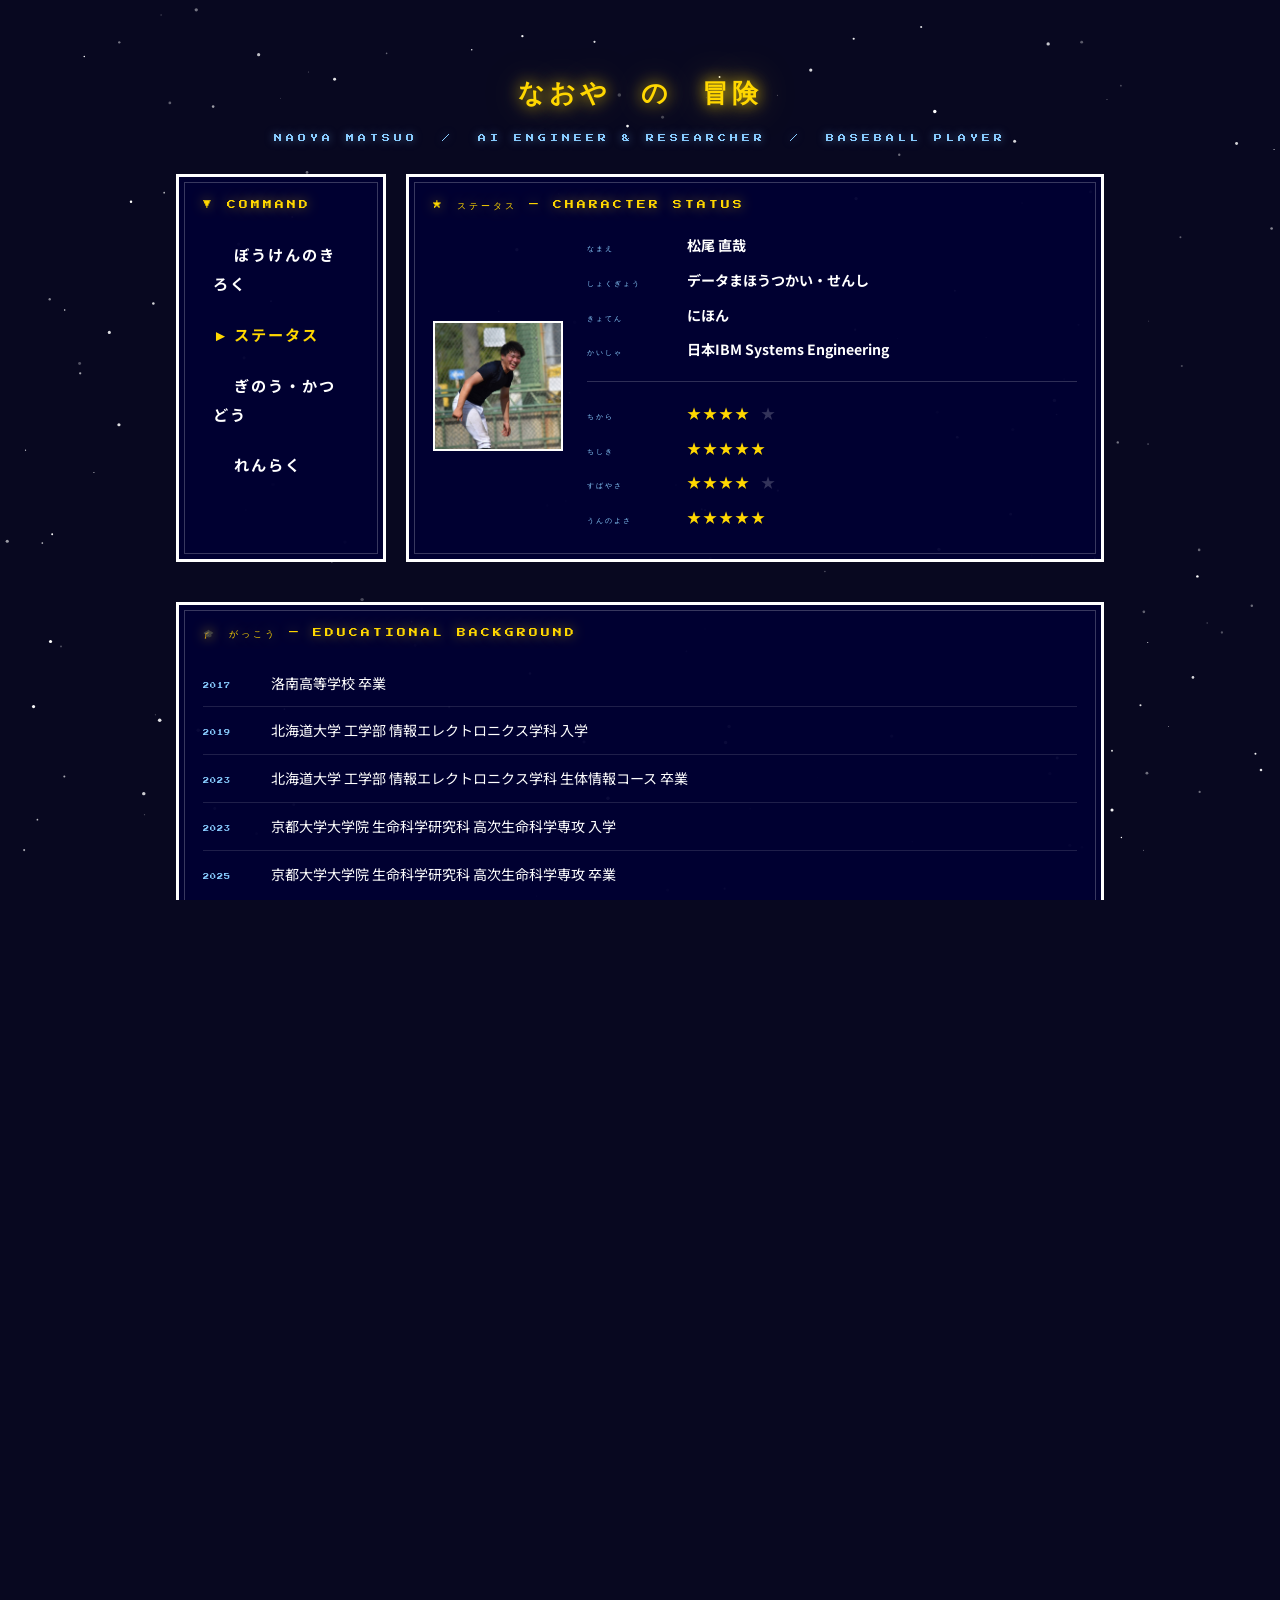
==== about.html @ 3366a8c9 "feat: DQ-style personal portfolio Co-Authored-By: Claude Sonnet 4.6 <noreply@anthropic.com>" ====
<!DOCTYPE html>
<html lang="ja">
<head>
  <meta charset="UTF-8">
  <meta name="viewport" content="width=device-width, initial-scale=1.0">
  <title>ステータス — 松尾直哉の冒険</title>
  <link rel="stylesheet" href="style.css">
</head>
<body>

<canvas id="stars-canvas"></canvas>

<div class="page-wrapper">

  <header class="dq-header">
    <h1 class="dq-title">なおや の 冒険</h1>
    <p class="dq-subtitle">NAOYA MATSUO &nbsp;/&nbsp; AI ENGINEER &amp; RESEARCHER &nbsp;/&nbsp; BASEBALL PLAYER</p>
  </header>

  <div class="dq-cols">

    <!-- Command Menu -->
    <nav class="dq-win dq-nav">
      <div class="dq-win-title">&#x25BC; COMMAND</div>
      <ul>
        <li><a href="index.html">ぼうけんのきろく</a></li>
        <li><a href="about.html" class="active">ステータス</a></li>
        <li><a href="award.html">ぎのう・かつどう</a></li>
        <li><a href="contact.html">れんらく</a></li>
      </ul>
    </nav>

    <!-- Character Status -->
    <div class="dq-win">
      <div class="dq-win-title">&#x2605; ステータス — CHARACTER STATUS</div>
      <div class="status-top">
        <div class="status-portrait">
          <img src="img/self.jpg" alt="Naoya Matsuo" style="width:100%;height:100%;object-fit:cover;display:block;">
        </div>
        <div class="status-stats">
          <div class="stat-row">
            <span class="stat-label">なまえ</span>
            <span class="stat-val">松尾 直哉</span>
          </div>
          <div class="stat-row">
            <span class="stat-label">しょくぎょう</span>
            <span class="stat-val">データまほうつかい・せんし</span>
          </div>
          <div class="stat-row">
            <span class="stat-label">きょてん</span>
            <span class="stat-val">にほん</span>
          </div>
          <div class="stat-row">
            <span class="stat-label">かいしゃ</span>
            <span class="stat-val">日本IBM Systems Engineering</span>
          </div>
          <hr class="dq-sep">
          <div class="stat-row">
            <span class="stat-label">ちから</span>
            <span class="stars">&#x2605;&#x2605;&#x2605;&#x2605;</span><span class="stars-empty">&#x2605;</span>
          </div>
          <div class="stat-row">
            <span class="stat-label">ちしき</span>
            <span class="stars">&#x2605;&#x2605;&#x2605;&#x2605;&#x2605;</span>
          </div>
          <div class="stat-row">
            <span class="stat-label">すばやさ</span>
            <span class="stars">&#x2605;&#x2605;&#x2605;&#x2605;</span><span class="stars-empty">&#x2605;</span>
          </div>
          <div class="stat-row">
            <span class="stat-label">うんのよさ</span>
            <span class="stars">&#x2605;&#x2605;&#x2605;&#x2605;&#x2605;</span>
          </div>
        </div>
      </div>
    </div>

  </div>

  <!-- Educational Background -->
  <section class="dq-win">
    <div class="dq-win-title">&#x1F393; がっこう — EDUCATIONAL BACKGROUND</div>
    <div class="history-item">
      <span class="h-year">2017</span>
      <span>洛南高等学校 卒業</span>
    </div>
    <div class="history-item">
      <span class="h-year">2019</span>
      <span>北海道大学 工学部 情報エレクトロニクス学科 入学</span>
    </div>
    <div class="history-item">
      <span class="h-year">2023</span>
      <span>北海道大学 工学部 情報エレクトロニクス学科 生体情報コース 卒業</span>
    </div>
    <div class="history-item">
      <span class="h-year">2023</span>
      <span>京都大学大学院 生命科学研究科 高次生命科学専攻 入学</span>
    </div>
    <div class="history-item">
      <span class="h-year">2025</span>
      <span>京都大学大学院 生命科学研究科 高次生命科学専攻 卒業</span>
    </div>
  </section>

  <!-- Work Experience -->
  <section class="dq-win">
    <div class="dq-win-title">&#x1F4BC; けいけん — WORK EXPERIENCE</div>
    <div class="history-item">
      <span class="h-year">2023.4</span>
      <span>株式会社アラヤ（研究補助）</span>
    </div>
    <div class="history-item">
      <span class="h-year">2024.2</span>
      <span>株式会社アソビュー（フロントエンドエンジニア インターン）</span>
    </div>
    <div class="history-item">
      <span class="h-year">2025.4</span>
      <span>日本IBM Systems Engineering  ( AI Enginner , Researcher )</span>
    </div>
  </section>

  <!-- Skills -->
  <section class="dq-win">
    <div class="dq-win-title">&#x2694; ぶき・ぎのう — SKILLS &amp; QUALIFICATIONS</div>
    <div class="history-item" style="flex-wrap:wrap; gap:8px 16px;">
      <span class="h-year">資格</span>
      <div>
        <ul class="skill-tags">
          <li>IBM ML Specialist - Associate</li>
          <li>IBM ML Specialist - Professional</li>
          <li>IBM ML Specialist - Advanced</li>
          <li>柔道 初段</li>
        </ul>
      </div>
    </div>
    <hr class="dq-sep">
    <div class="history-item" style="flex-wrap:wrap; gap:8px 16px;">
      <span class="h-year">言語</span>
      <div>
        <ul class="skill-tags">
          <li>Python</li>
          <li>JavaScript / TypeScript</li>
          <li>R</li>
          <li>C</li>
          <li>Unity</li>
        </ul>
      </div>
    </div>
    <hr class="dq-sep">
    <div class="history-item" style="flex-wrap:wrap; gap:8px 16px;">
      <span class="h-year">ML/AI</span>
      <div>
        <ul class="skill-tags">
          <li>PyTorch</li>
          <li>YOLO</li>
          <li>Transformers</li>
          <li>LangChain , LangGraph</li>
        </ul>
      </div>
    </div>
  </section>

  <!-- Baseball -->
  <section class="dq-win">
    <div class="dq-win-title">&#x26BE; パーティ — BASEBALL TEAMS</div>
    <div class="history-item">
      <span class="h-year">2019-21</span>
      <span>北海道大学ソフトボール部（北海道札幌市）</span>
    </div>
    <div class="history-item">
      <span class="h-year">2021-22</span>
      <span>ニューバファロー（北海道札幌市）</span>
    </div>
    <div class="history-item">
      <span class="h-year">2023</span>
      <span>京都城陽ファイヤーバーズ（京都府城陽市）</span>
    </div>
    <div class="history-item">
      <span class="h-year">2023-25</span>
      <span>大阪スターズ（大阪府茨木市）</span>
    </div>
    <div class="history-item">
      <span class="h-year">2025-</span>
      <span>船橋オーシャンズ（千葉県船橋市）</span>
    </div>
  </section>

  <footer class="dq-footer">
    &copy; 2025 &nbsp; NAOYA MATSUO &nbsp; ALL RIGHTS RESERVED
  </footer>

</div>

<script src="script.js"></script>

</body>
</html>
---- style.css ----
@import url('https://fonts.googleapis.com/css2?family=Press+Start+2P&family=Noto+Sans+JP:wght@400;700&display=swap');

*, *::before, *::after {
  box-sizing: border-box;
  margin: 0;
  padding: 0;
}

:root {
  --dq-bg:      #080820;
  --dq-win-bg:  rgba(0, 0, 50, 0.96);
  --dq-border:  #ffffff;
  --dq-gold:    #ffd700;
  --dq-cyan:    #88ccff;
  --dq-text:    #ffffff;
  --font-pixel: 'Press Start 2P', monospace;
  --font-jp:    'Noto Sans JP', sans-serif;
}

html, body {
  height: 100%;
  overflow-x: hidden;
}

body {
  background-color: var(--dq-bg);
  color: var(--dq-text);
  font-family: var(--font-jp);
  line-height: 1.9;
  min-height: 100vh;
}

/* ===== Stars Canvas ===== */
#stars-canvas {
  position: fixed;
  inset: 0;
  z-index: 0;
  pointer-events: none;
}

/* ===== Page Wrapper ===== */
.page-wrapper {
  position: relative;
  z-index: 1;
  max-width: 960px;
  margin: 0 auto;
  padding: 24px 16px 48px;
}

/* ===== DQ Window ===== */
.dq-win {
  background: var(--dq-win-bg);
  border: 3px solid var(--dq-border);
  padding: 20px 24px;
  position: relative;
  margin-bottom: 20px;
}

/* Inner border effect (classic DQ look) */
.dq-win::after {
  content: '';
  position: absolute;
  inset: 5px;
  border: 1px solid rgba(255, 255, 255, 0.22);
  pointer-events: none;
}

.dq-win-title {
  font-family: var(--font-pixel);
  font-size: 0.55rem;
  color: var(--dq-gold);
  letter-spacing: 3px;
  margin-bottom: 18px;
  text-shadow: 0 0 12px rgba(255, 215, 0, 0.55);
}

/* ===== Header ===== */
.dq-header {
  text-align: center;
  padding: 40px 0 28px;
}

.dq-title {
  font-family: var(--font-pixel);
  font-size: clamp(0.9rem, 3.5vw, 1.6rem);
  color: var(--dq-gold);
  text-shadow:
    0 0 16px rgba(255, 215, 0, 0.9),
    0 0 40px rgba(255, 215, 0, 0.4);
  letter-spacing: 4px;
  line-height: 2;
  animation: fadeInDown 1.4s ease-out both;
}

.dq-subtitle {
  font-family: var(--font-pixel);
  font-size: clamp(0.35rem, 1.2vw, 0.5rem);
  color: var(--dq-cyan);
  letter-spacing: 4px;
  margin-top: 16px;
  text-shadow: 0 0 8px rgba(136, 204, 255, 0.5);
  animation: fadeInDown 2s ease-out both;
}

@keyframes fadeInDown {
  from { opacity: 0; transform: translateY(-18px); }
  to   { opacity: 1; transform: translateY(0); }
}

/* ===== Two-column layout ===== */
.dq-cols {
  display: grid;
  grid-template-columns: 210px 1fr;
  gap: 20px;
  margin-bottom: 20px;
}

@media (max-width: 640px) {
  .dq-cols {
    grid-template-columns: 1fr;
  }
}

/* ===== Navigation ===== */
.dq-nav ul {
  list-style: none;
}

.dq-nav li + li {
  margin-top: 6px;
}

.dq-nav a {
  display: block;
  font-family: var(--font-jp);
  font-weight: 700;
  font-size: 0.95rem;
  color: var(--dq-text);
  text-decoration: none;
  padding: 8px 10px;
  letter-spacing: 2px;
  transition: color 0.15s;
  position: relative;
}

.dq-nav a::before {
  content: '　';
  display: inline-block;
  width: 1.4em;
}

.dq-nav a.active {
  color: var(--dq-gold);
}

.dq-nav a.active::before {
  content: '► ';
  animation: cursor-blink 1.1s step-start infinite;
}

@keyframes cursor-blink {
  0%, 100% { color: var(--dq-gold); }
  50%       { color: transparent; }
}

.dq-nav a:hover:not(.active) {
  color: var(--dq-cyan);
}

/* ===== Message window (typewriter text) ===== */
.msg-window {
  font-size: 0.95rem;
}

.msg-window p + p {
  margin-top: 12px;
}

.typewriter-text {
  display: inline;
  border-right: 2px solid var(--dq-gold);
}

.typewriter-done {
  border-right: none;
}

/* ===== Adventure log (news) ===== */
.adv-log {
  list-style: none;
}

.adv-log li {
  padding: 10px 0;
  border-bottom: 1px solid rgba(255, 255, 255, 0.12);
  font-size: 0.88rem;
}

.adv-log li:last-child {
  border-bottom: none;
}

.log-date {
  font-family: var(--font-pixel);
  font-size: 0.38rem;
  color: var(--dq-cyan);
  display: block;
  margin-bottom: 4px;
  letter-spacing: 2px;
}

.adv-log a {
  color: var(--dq-gold);
  text-decoration: none;
}

.adv-log a:hover {
  text-decoration: underline;
}

/* ===== Status screen (about.html) ===== */
.status-top {
  display: grid;
  grid-template-columns: 130px 1fr;
  gap: 24px;
  align-items: center;
  margin-bottom: 0;
}

@media (max-width: 500px) {
  .status-top { grid-template-columns: 1fr; }
}

.status-portrait {
  border: 2px solid var(--dq-border);
  background: rgba(0, 0, 80, 0.5);
  aspect-ratio: 1;
  overflow: hidden;
  display: flex;
  align-items: center;
  justify-content: center;
  font-size: 3.5rem;
}

.stat-row {
  display: flex;
  align-items: baseline;
  gap: 10px;
  margin-bottom: 8px;
  font-size: 0.88rem;
}

.stat-label {
  font-family: var(--font-pixel);
  font-size: 0.42rem;
  color: var(--dq-cyan);
  letter-spacing: 2px;
  min-width: 90px;
}

.stat-val {
  color: var(--dq-text);
  font-weight: 700;
}

.stars {
  color: var(--dq-gold);
  letter-spacing: 2px;
}

.stars-empty {
  color: rgba(255, 255, 255, 0.2);
}

/* ===== History items ===== */
.history-item {
  display: flex;
  gap: 16px;
  padding: 10px 0;
  border-bottom: 1px solid rgba(255, 255, 255, 0.12);
  font-size: 0.88rem;
  align-items: baseline;
}

.history-item:last-child {
  border-bottom: none;
}

.h-year {
  font-family: var(--font-pixel);
  font-size: 0.38rem;
  color: var(--dq-cyan);
  min-width: 52px;
  padding-top: 3px;
  letter-spacing: 1px;
}

/* ===== Skill badges ===== */
.skill-tags {
  display: flex;
  flex-wrap: wrap;
  gap: 8px;
  list-style: none;
  margin-top: 4px;
}

.skill-tags li {
  border: 1px solid var(--dq-cyan);
  color: var(--dq-cyan);
  padding: 4px 12px;
  font-size: 0.8rem;
}

/* ===== Quest log (award.html) ===== */
.quest-item {
  padding: 14px 0;
  border-bottom: 1px solid rgba(255, 255, 255, 0.12);
  font-size: 0.88rem;
}

.quest-item:last-child {
  border-bottom: none;
}

.quest-num {
  font-family: var(--font-pixel);
  font-size: 0.38rem;
  color: var(--dq-gold);
  margin-bottom: 6px;
  letter-spacing: 2px;
}

.award-item {
  display: flex;
  gap: 16px;
  align-items: center;
  padding: 12px 0;
  border-bottom: 1px solid rgba(255, 255, 255, 0.12);
  font-size: 0.88rem;
}

.award-item:last-child {
  border-bottom: none;
}

.award-icon {
  font-size: 1.8rem;
  flex-shrink: 0;
  line-height: 1;
}

/* ===== Contact / NPC ===== */
.npc-box {
  display: flex;
  gap: 20px;
  align-items: flex-start;
}

.npc-sprite {
  font-size: 3rem;
  flex-shrink: 0;
  line-height: 1;
}

.npc-text {
  font-size: 0.95rem;
}

.npc-text p + p {
  margin-top: 10px;
}

.contact-list {
  list-style: none;
  margin-top: 16px;
}

.contact-list li {
  display: flex;
  gap: 14px;
  align-items: center;
  padding: 12px 0;
  border-bottom: 1px solid rgba(255, 255, 255, 0.12);
  font-size: 0.9rem;
}

.contact-list li:last-child {
  border-bottom: none;
}

.c-icon {
  font-size: 1.5rem;
  min-width: 36px;
  text-align: center;
}

.contact-list a {
  color: var(--dq-gold);
  text-decoration: none;
}

.contact-list a:hover {
  text-decoration: underline;
}

/* ===== Zenn Cards ===== */
#zenn-articles {
  display: grid;
  grid-template-columns: repeat(auto-fill, minmax(260px, 1fr));
  gap: 16px;
}

.zenn-card {
  border: 1px solid rgba(255, 255, 255, 0.25);
  padding: 14px 16px;
  display: flex;
  flex-direction: column;
  gap: 10px;
  transition: border-color 0.2s;
}

.zenn-card:hover {
  border-color: var(--dq-gold);
}

.zenn-card-top {
  display: flex;
  align-items: center;
  gap: 10px;
}

.zenn-emoji {
  font-size: 1.8rem;
  line-height: 1;
  flex-shrink: 0;
}

.zenn-meta {
  display: flex;
  flex-direction: column;
  gap: 4px;
}

.zenn-type {
  font-family: var(--font-pixel);
  font-size: 0.32rem;
  padding: 2px 6px;
  letter-spacing: 2px;
}

.type-tech {
  border: 1px solid var(--dq-cyan);
  color: var(--dq-cyan);
}

.type-idea {
  border: 1px solid var(--dq-gold);
  color: var(--dq-gold);
}

.zenn-date {
  font-family: var(--font-pixel);
  font-size: 0.32rem;
  color: rgba(255, 255, 255, 0.45);
  letter-spacing: 1px;
}

.zenn-title {
  font-size: 0.88rem;
  font-weight: 700;
  color: var(--dq-text);
  text-decoration: none;
  line-height: 1.6;
}

.zenn-title:hover {
  color: var(--dq-gold);
}

.zenn-likes {
  font-family: var(--font-pixel);
  font-size: 0.38rem;
  color: rgba(255, 100, 100, 0.8);
  letter-spacing: 2px;
  margin-top: auto;
}

/* ===== Divider ===== */
.dq-sep {
  border: none;
  border-top: 1px solid rgba(255, 255, 255, 0.18);
  margin: 18px 0;
}

/* ===== Footer ===== */
.dq-footer {
  text-align: center;
  padding: 24px 0 8px;
  font-family: var(--font-pixel);
  font-size: 0.38rem;
  color: rgba(255, 255, 255, 0.35);
  letter-spacing: 3px;
}
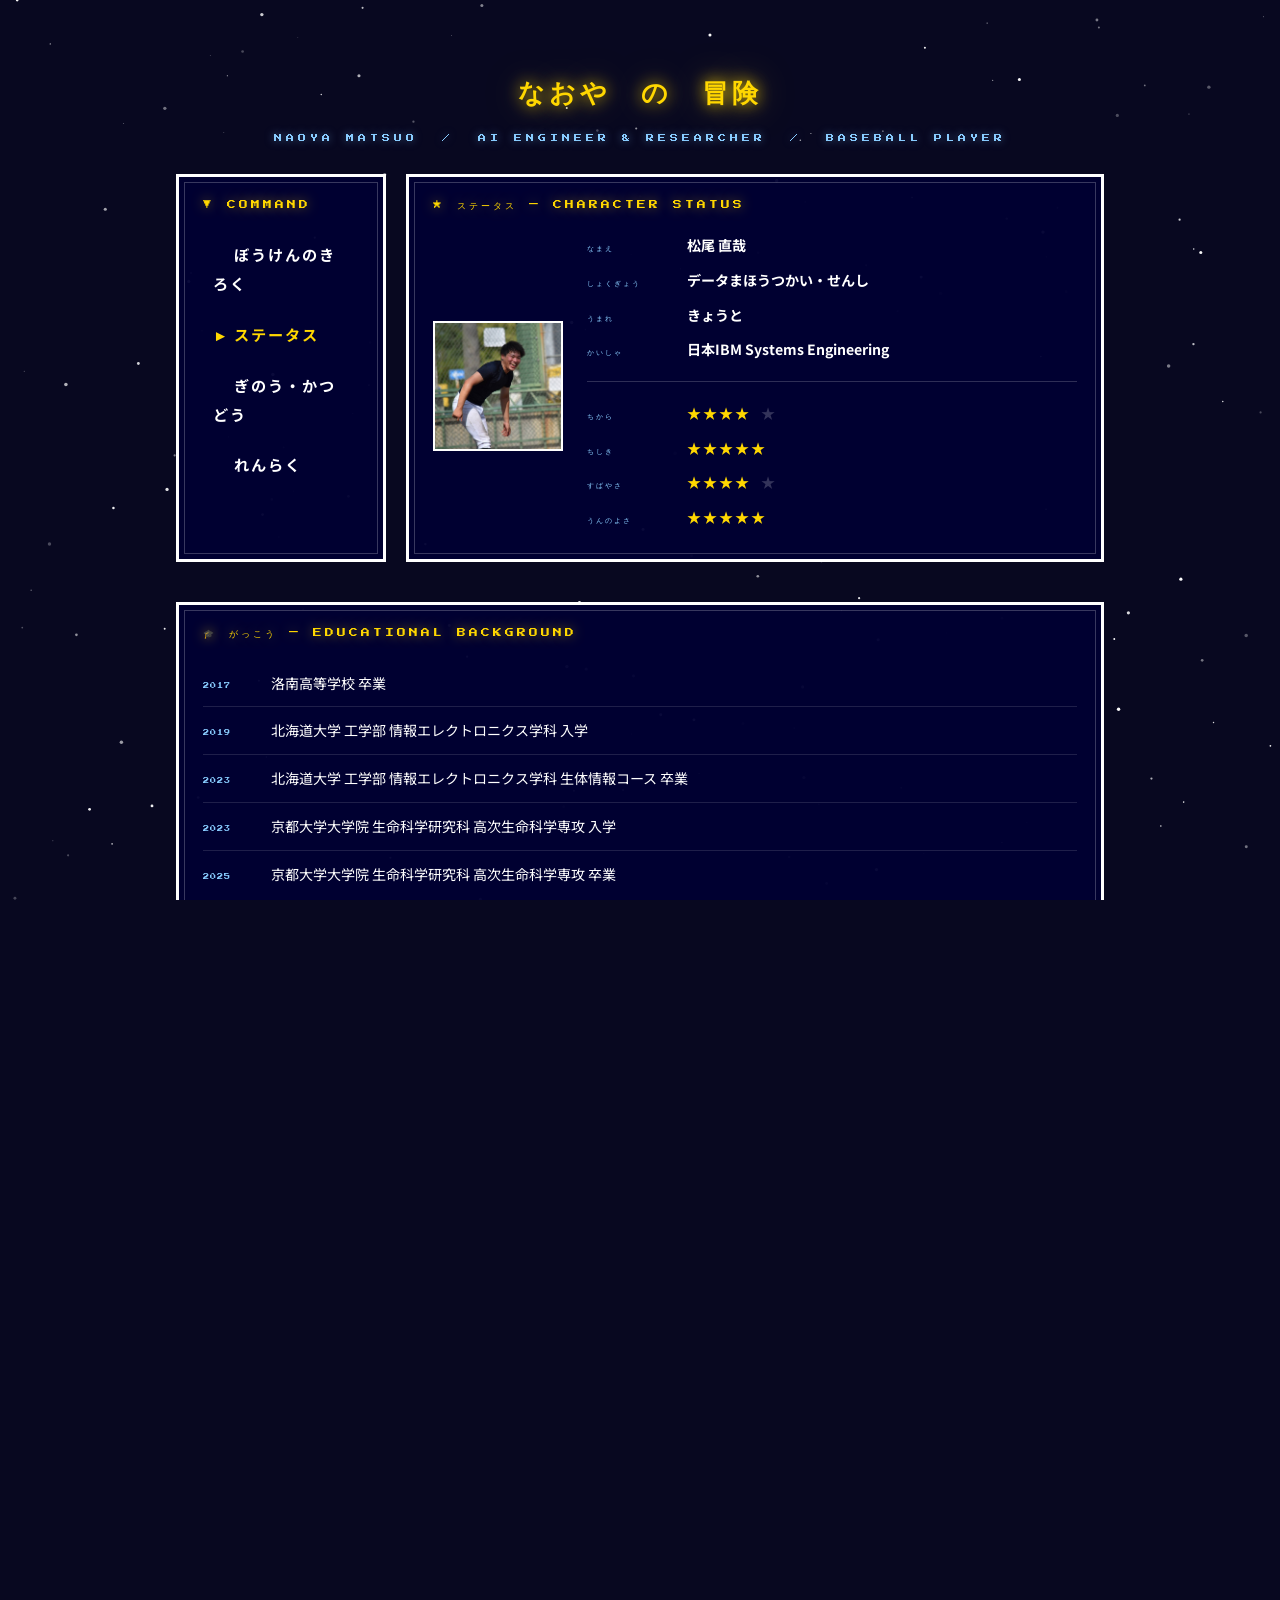
==== commit e89793f1: "再度変更" ====
--- a/about.html
+++ b/about.html
@@ -47,8 +47,8 @@
             <span class="stat-val">データまほうつかい・せんし</span>
           </div>
           <div class="stat-row">
-            <span class="stat-label">きょてん</span>
-            <span class="stat-val">にほん</span>
+            <span class="stat-label">うまれ</span>
+            <span class="stat-val">きょうと</span>
           </div>
           <div class="stat-row">
             <span class="stat-label">かいしゃ</span>
--- a/style.css
+++ b/style.css
@@ -188,6 +188,10 @@
 /* ===== Adventure log (news) ===== */
 .adv-log {
   list-style: none;
+  max-height: 280px;
+  overflow-y: auto;
+  scrollbar-width: thin;
+  scrollbar-color: var(--dq-gold) transparent;
 }
 
 .adv-log li {
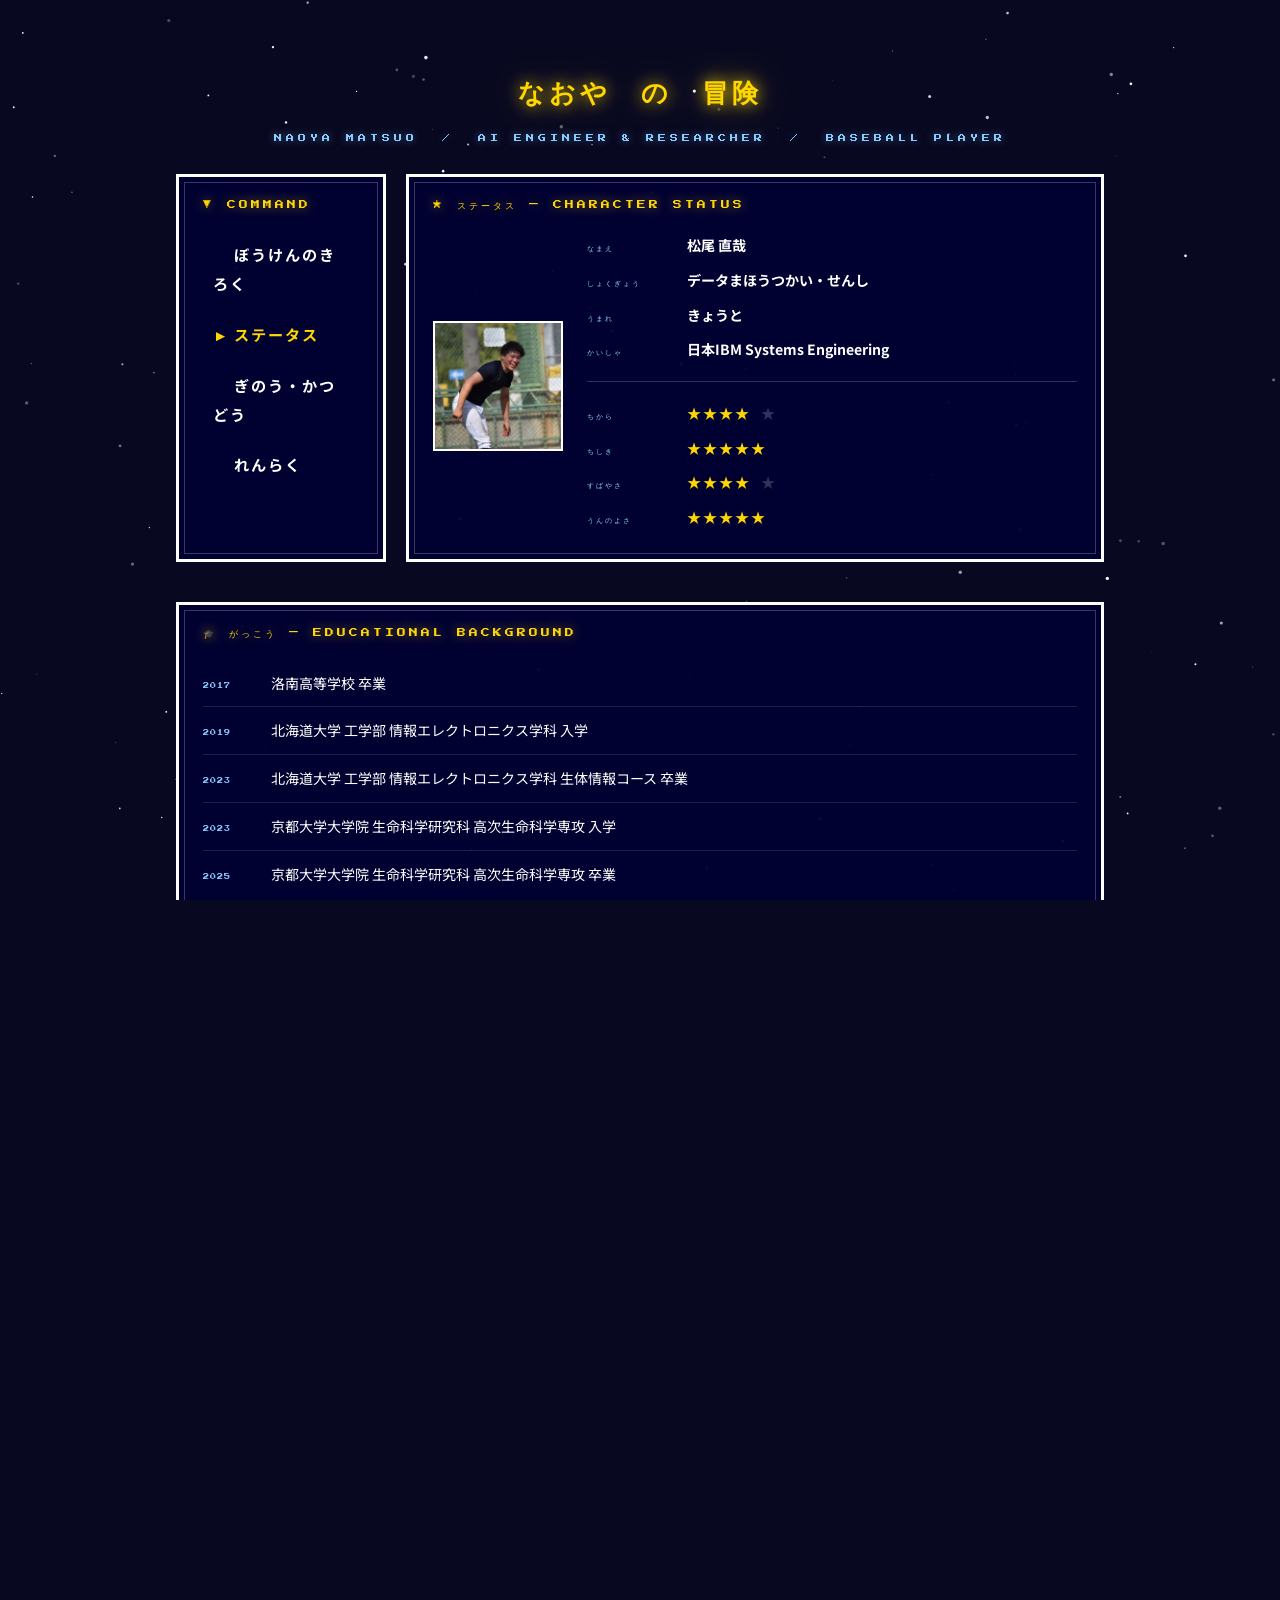
==== commit 4969da38: "ファビコン追加" ====
--- a/about.html
+++ b/about.html
@@ -4,6 +4,7 @@
   <meta charset="UTF-8">
   <meta name="viewport" content="width=device-width, initial-scale=1.0">
   <title>ステータス — 松尾直哉の冒険</title>
+  <link rel="icon" href="favicon.jpg" type="image/jpeg">
   <link rel="stylesheet" href="style.css">
 </head>
 <body>
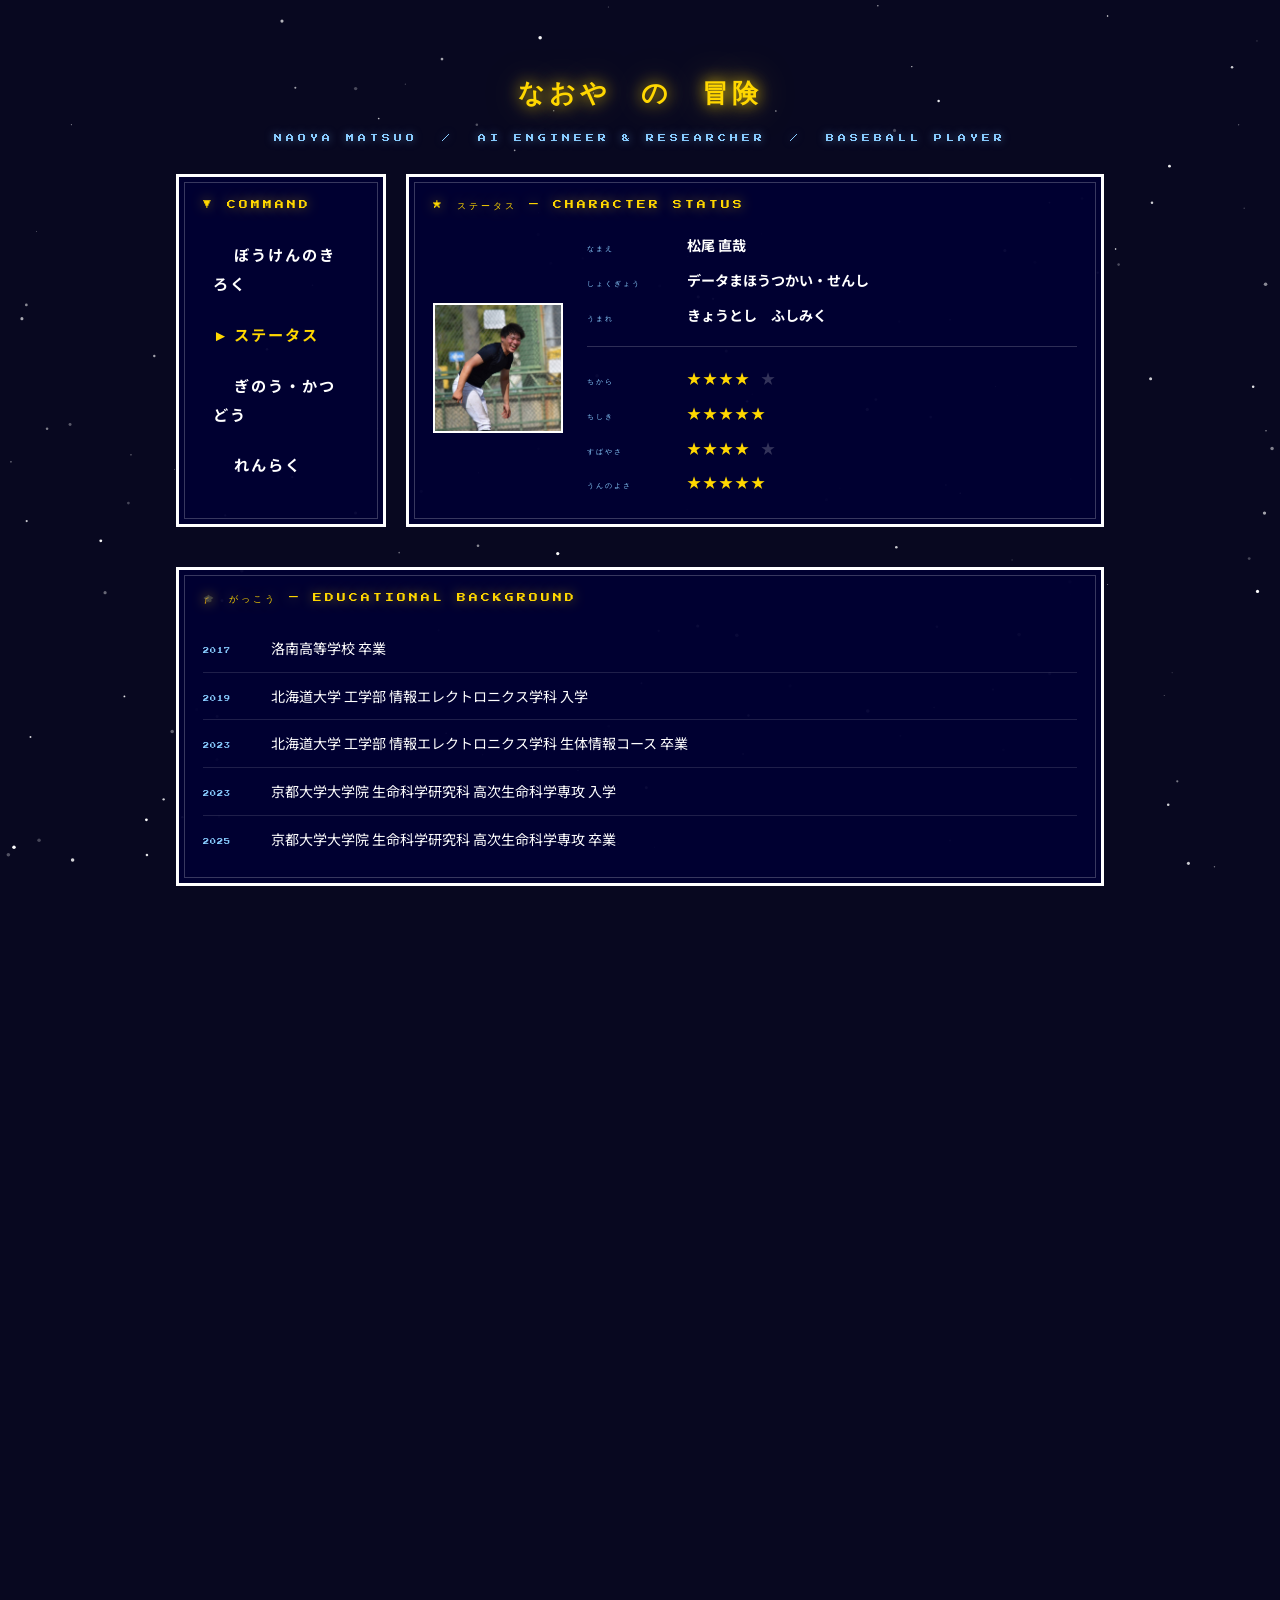
==== commit 4cc38b87: "about変更" ====
--- a/about.html
+++ b/about.html
@@ -49,11 +49,7 @@
           </div>
           <div class="stat-row">
             <span class="stat-label">うまれ</span>
-            <span class="stat-val">きょうと</span>
-          </div>
-          <div class="stat-row">
-            <span class="stat-label">かいしゃ</span>
-            <span class="stat-val">日本IBM Systems Engineering</span>
+            <span class="stat-val">きょうとし　ふしみく</span>
           </div>
           <hr class="dq-sep">
           <div class="stat-row">
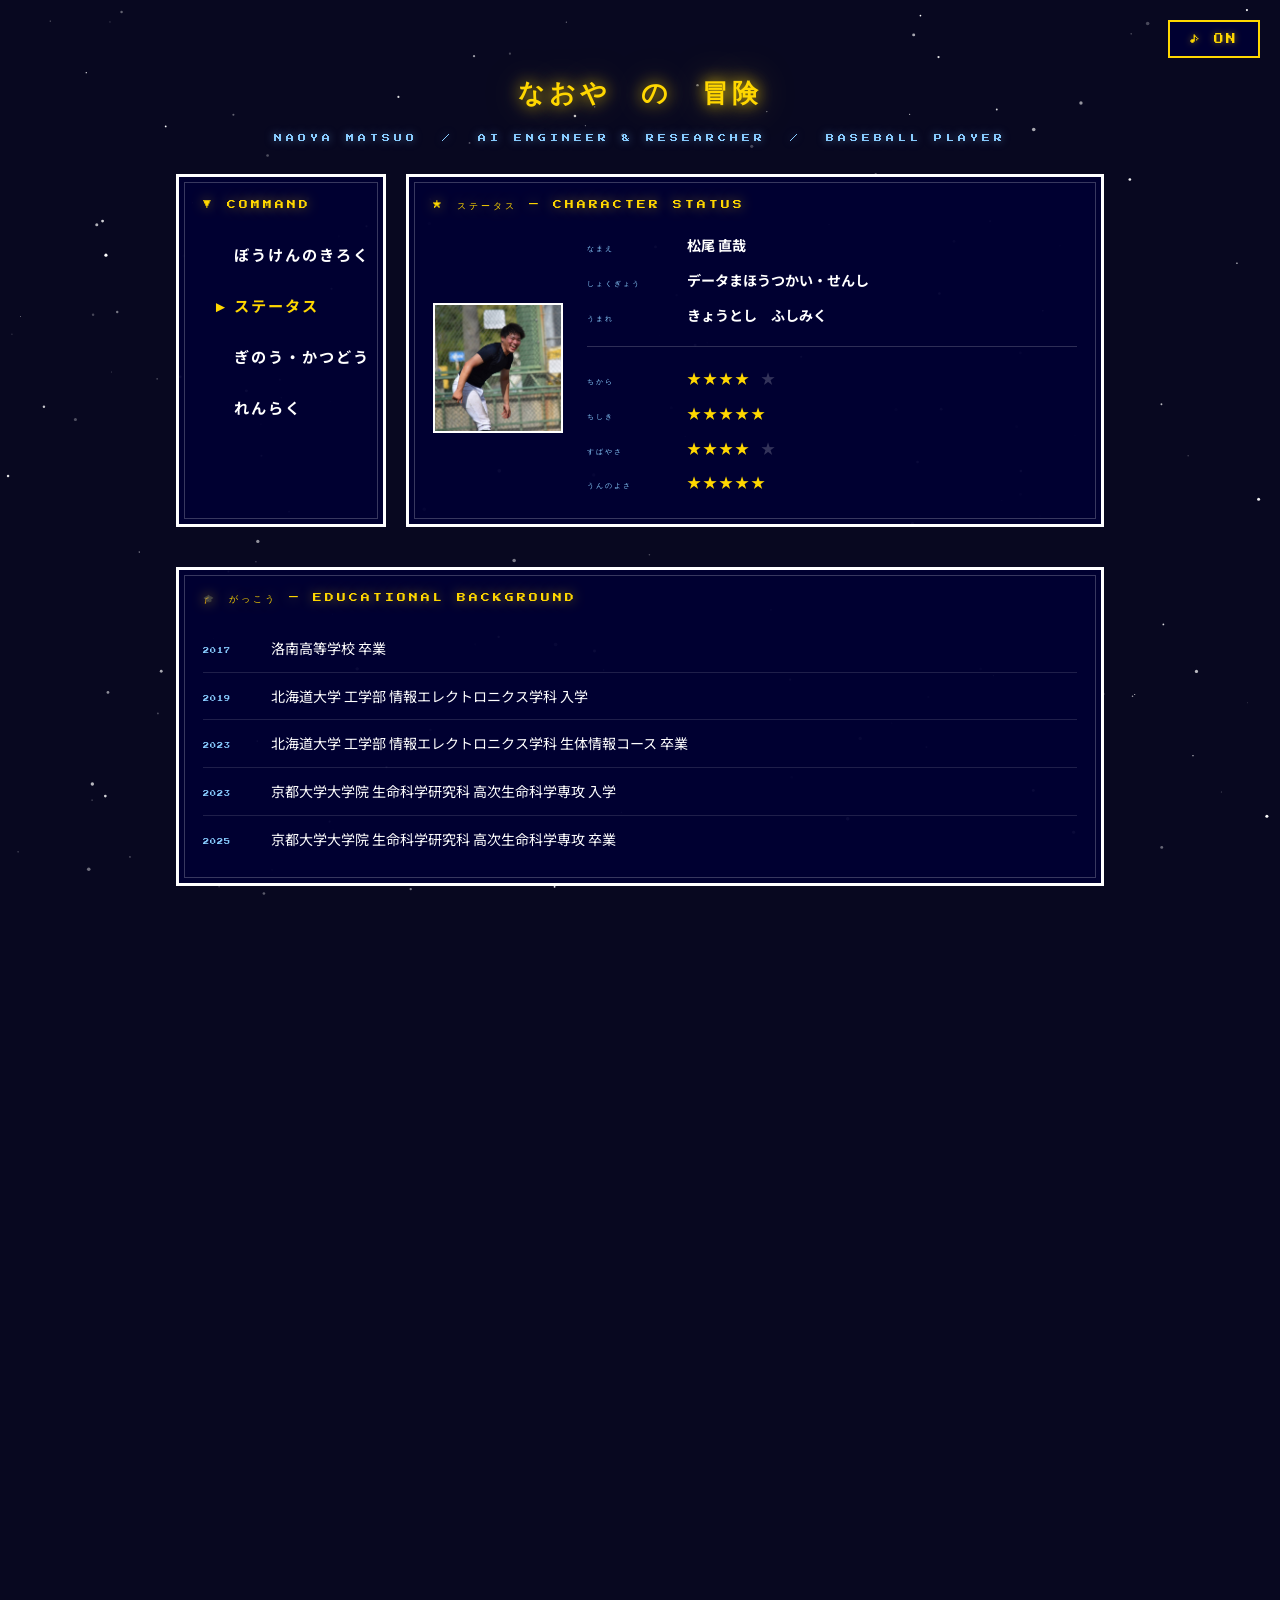
==== commit f19b538c: "最終調整" ====
--- a/about.html
+++ b/about.html
@@ -10,6 +10,9 @@
 <body>
 
 <canvas id="stars-canvas"></canvas>
+
+<audio id="bgm" src="8bit-maou-kessen.mp3" loop></audio>
+<button id="bgm-toggle">♪ ON</button>
 
 <div class="page-wrapper">
 
@@ -182,6 +185,10 @@
     </div>
   </section>
 
+  <div style="text-align:center; padding: 24px 0 0;">
+    <button class="back-to-top-btn" onclick="scrollToTop()">▲ いちばんうえにもどる</button>
+  </div>
+
   <footer class="dq-footer">
     &copy; 2025 &nbsp; NAOYA MATSUO &nbsp; ALL RIGHTS RESERVED
   </footer>
--- a/style.css
+++ b/style.css
@@ -141,6 +141,7 @@
   letter-spacing: 2px;
   transition: color 0.15s;
   position: relative;
+  white-space: nowrap;
 }
 
 .dq-nav a::before {
@@ -496,6 +497,66 @@
   margin: 18px 0;
 }
 
+/* ===== BGM Toggle Button ===== */
+#bgm-toggle {
+  position: fixed;
+  top: 16px;
+  right: 16px;
+  z-index: 100;
+  background: var(--dq-win-bg);
+  border: 2px solid var(--dq-gold);
+  color: var(--dq-gold);
+  font-family: var(--font-pixel);
+  font-size: 0.38rem;
+  letter-spacing: 2px;
+  padding: 8px 12px;
+  cursor: pointer;
+  text-shadow: 0 0 6px rgba(255, 215, 0, 0.5);
+  transition: color 0.2s, border-color 0.2s;
+}
+
+#bgm-toggle:hover {
+  color: var(--dq-cyan);
+  border-color: var(--dq-cyan);
+}
+
+@media (min-width: 768px) {
+  #bgm-toggle {
+    font-size: 0.6rem;
+    padding: 12px 20px;
+    top: 20px;
+    right: 20px;
+  }
+}
+
+/* ===== Back to Top Button ===== */
+.back-to-top-btn {
+  display: block;
+  margin: 0 auto 0;
+  background: var(--dq-win-bg);
+  border: 2px solid var(--dq-gold);
+  color: var(--dq-gold);
+  font-family: var(--font-pixel);
+  font-size: 0.38rem;
+  letter-spacing: 2px;
+  padding: 8px 12px;
+  cursor: pointer;
+  text-shadow: 0 0 6px rgba(255, 215, 0, 0.5);
+  transition: color 0.2s, border-color 0.2s;
+}
+
+.back-to-top-btn:hover {
+  color: var(--dq-cyan);
+  border-color: var(--dq-cyan);
+}
+
+@media (min-width: 768px) {
+  .back-to-top-btn {
+    font-size: 0.6rem;
+    padding: 12px 20px;
+  }
+}
+
 /* ===== Footer ===== */
 .dq-footer {
   text-align: center;
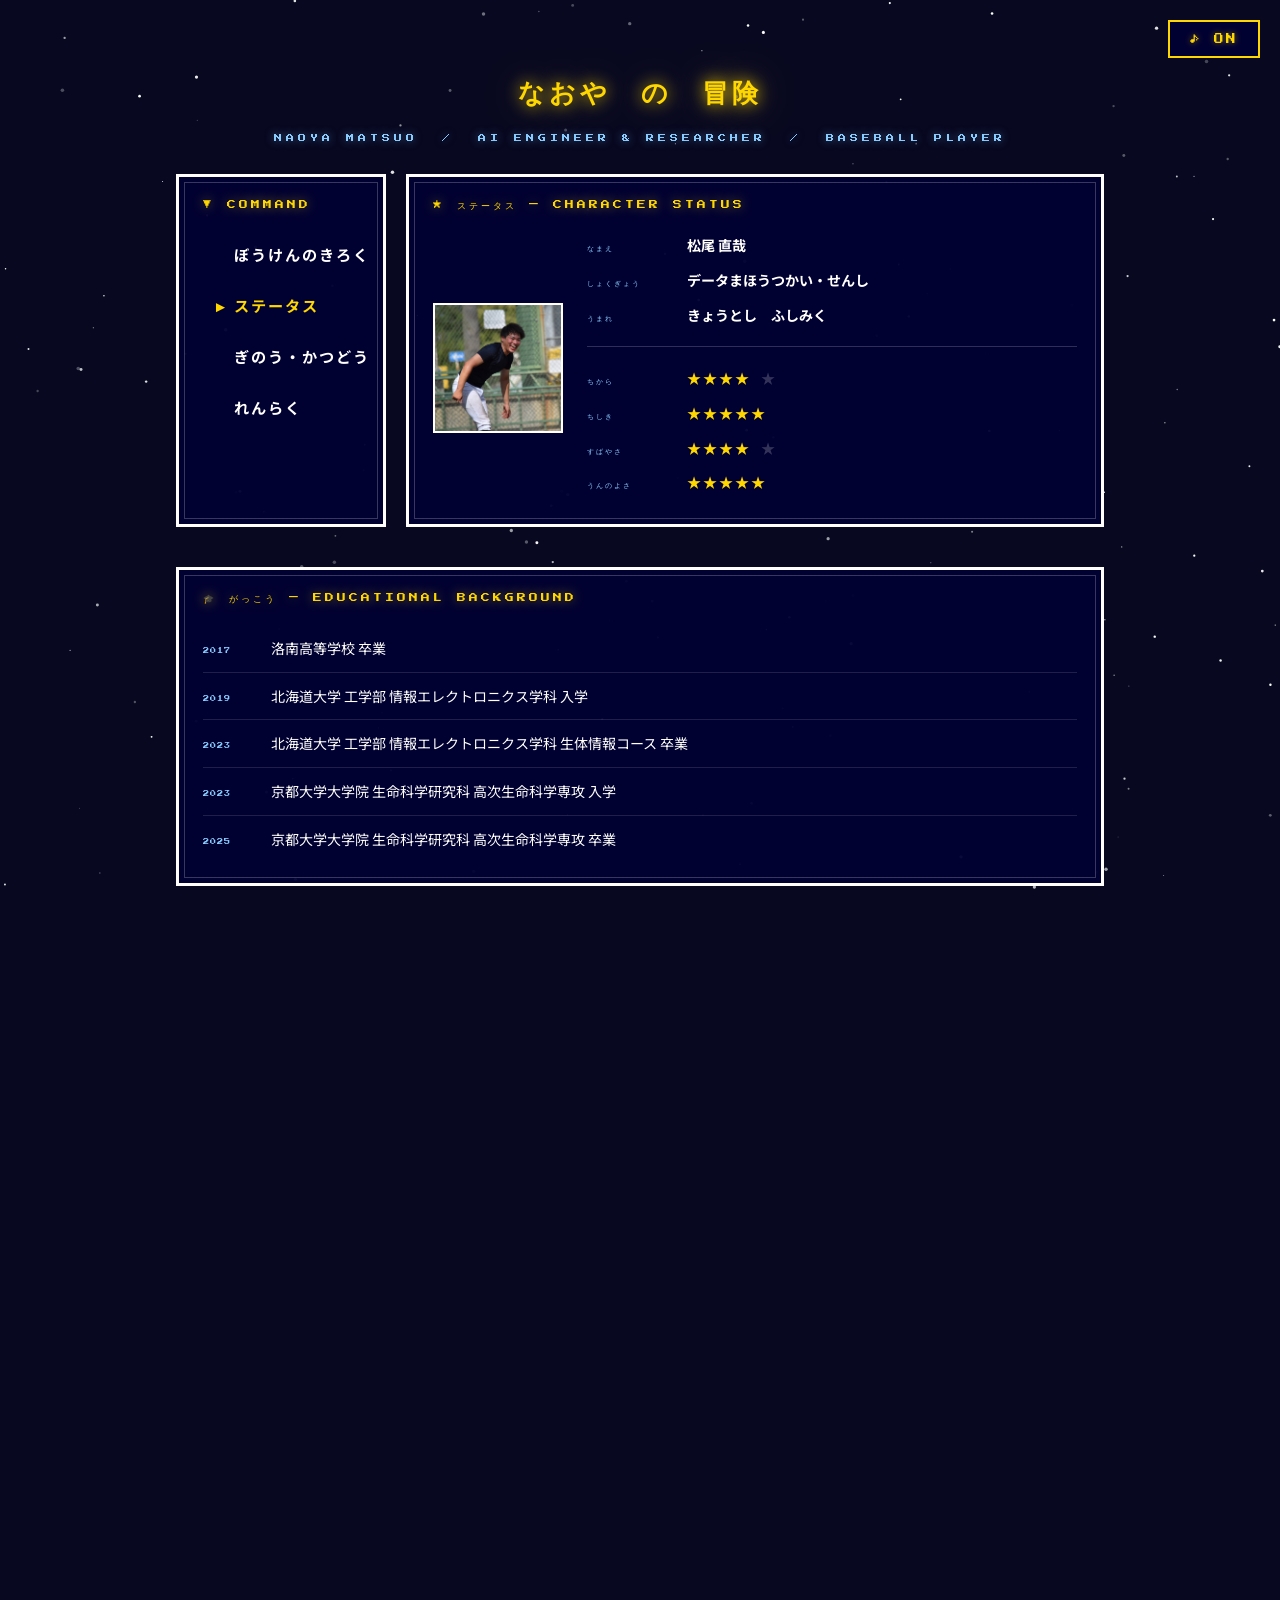
==== commit 20b2dbc4: "title変更" ====
--- a/about.html
+++ b/about.html
@@ -3,7 +3,7 @@
 <head>
   <meta charset="UTF-8">
   <meta name="viewport" content="width=device-width, initial-scale=1.0">
-  <title>ステータス — 松尾直哉の冒険</title>
+  <title>ステータス — なおやの冒険</title>
   <link rel="icon" href="favicon.jpg" type="image/jpeg">
   <link rel="stylesheet" href="style.css">
 </head>
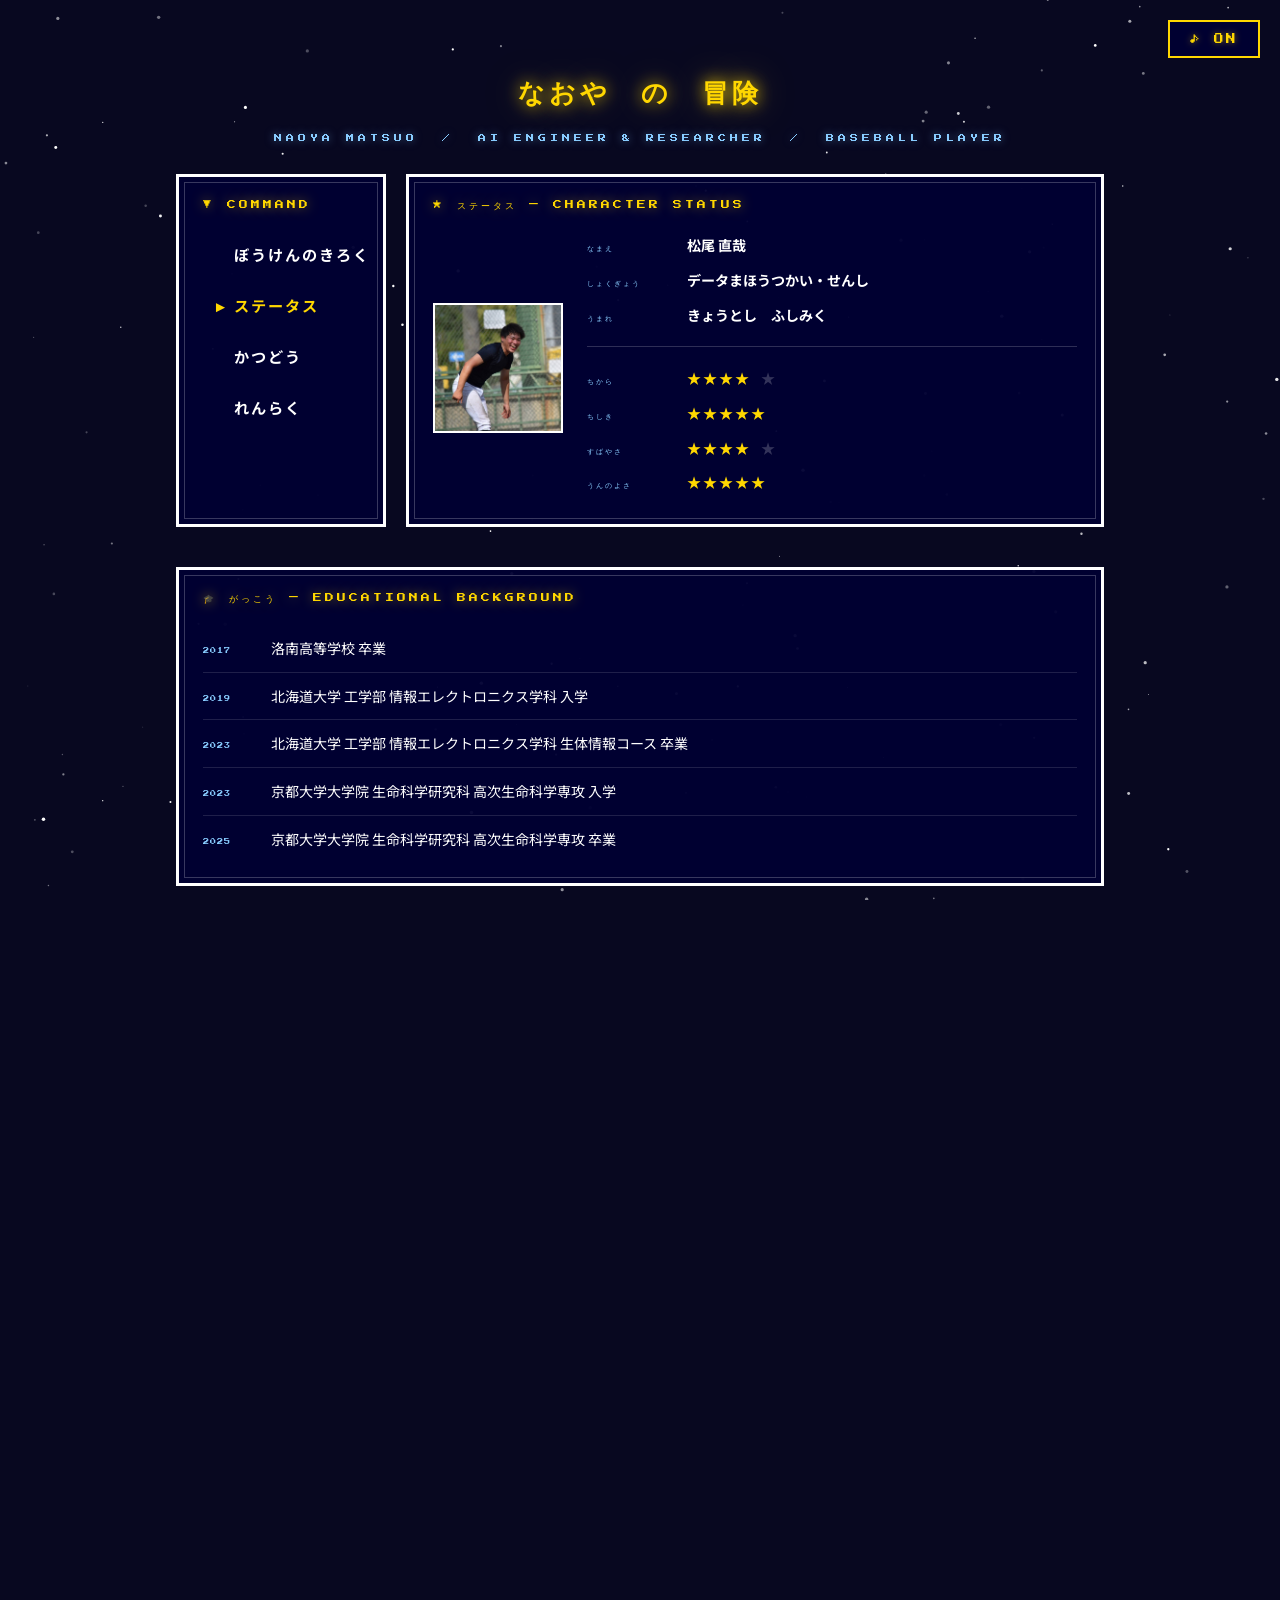
==== commit 6856604f: "微修正" ====
--- a/about.html
+++ b/about.html
@@ -29,7 +29,7 @@
       <ul>
         <li><a href="index.html">ぼうけんのきろく</a></li>
         <li><a href="about.html" class="active">ステータス</a></li>
-        <li><a href="award.html">ぎのう・かつどう</a></li>
+        <li><a href="award.html">かつどう</a></li>
         <li><a href="contact.html">れんらく</a></li>
       </ul>
     </nav>
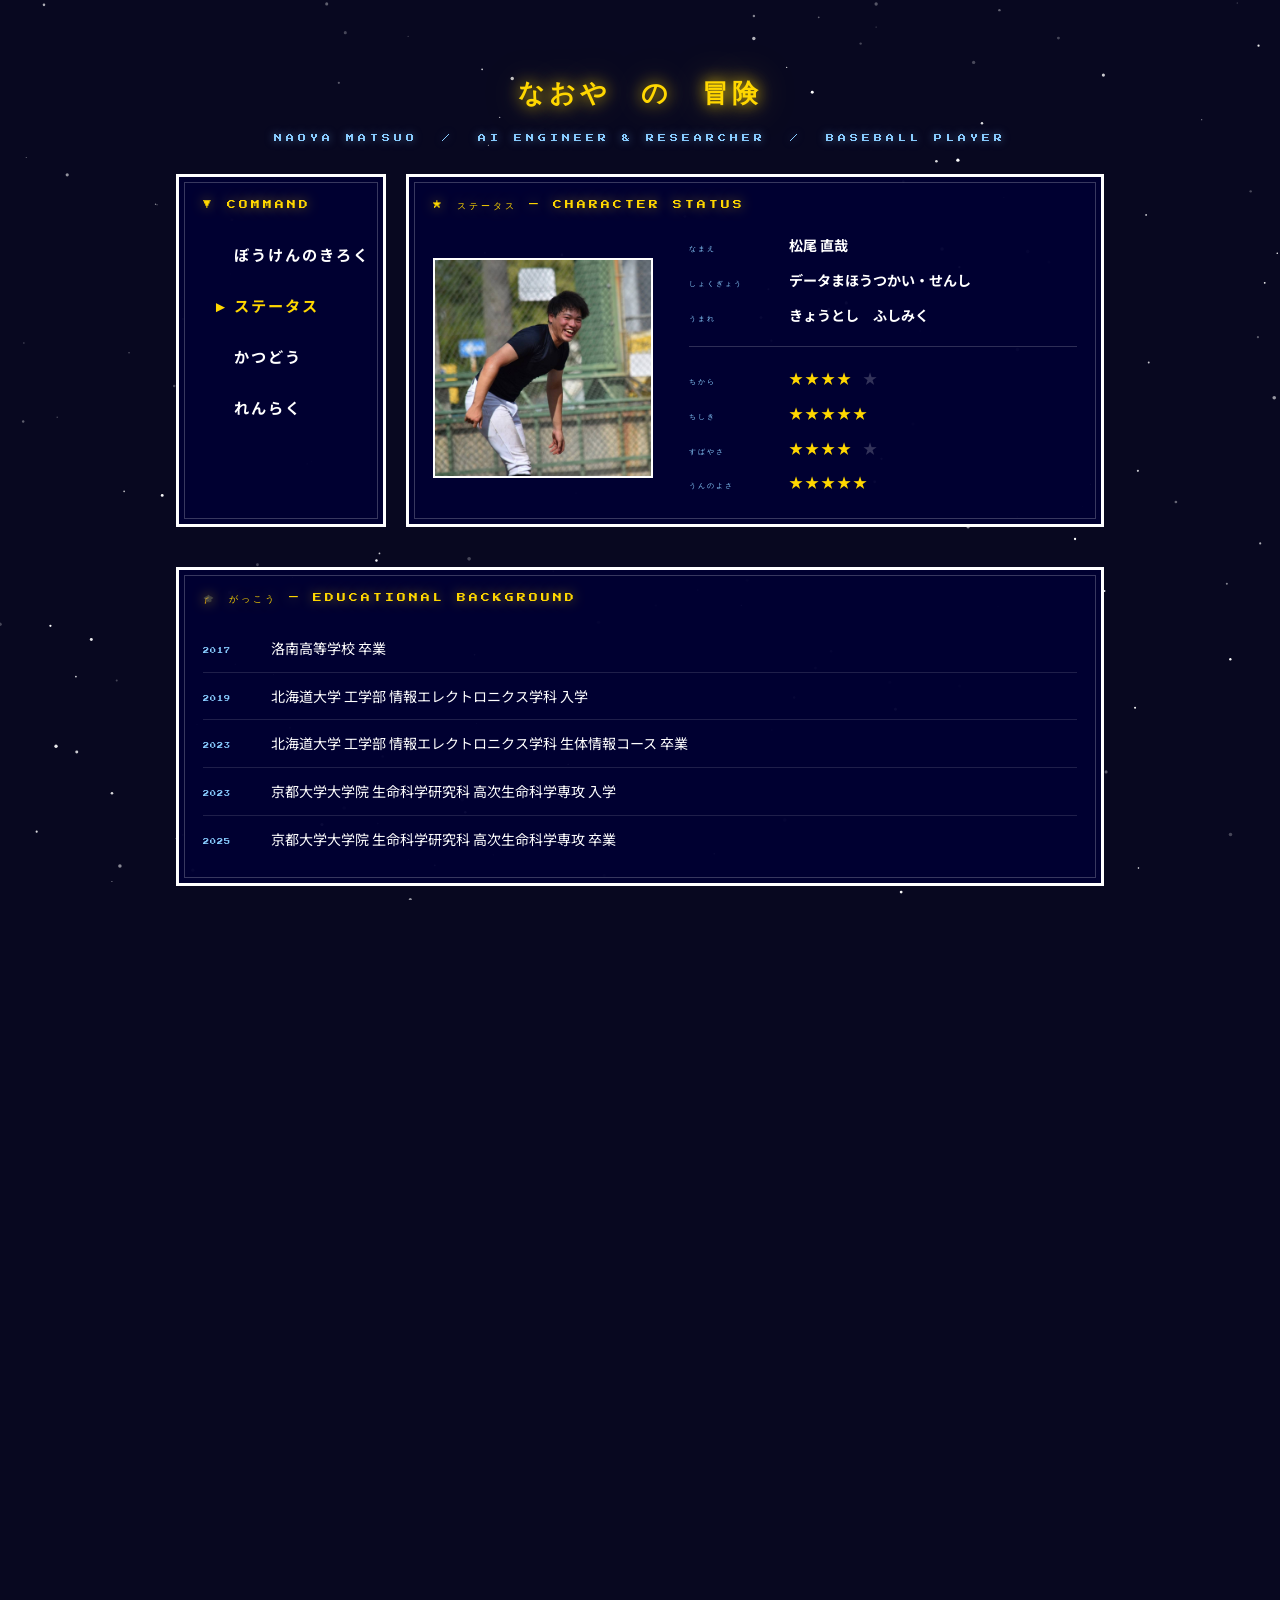
==== commit 9672ed2e: "全て修正しました" ====
--- a/about.html
+++ b/about.html
@@ -11,8 +11,6 @@
 
 <canvas id="stars-canvas"></canvas>
 
-<audio id="bgm" src="8bit-maou-kessen.mp3" loop></audio>
-<button id="bgm-toggle">♪ ON</button>
 
 <div class="page-wrapper">
 
--- a/style.css
+++ b/style.css
@@ -226,8 +226,8 @@
 /* ===== Status screen (about.html) ===== */
 .status-top {
   display: grid;
-  grid-template-columns: 130px 1fr;
-  gap: 24px;
+  grid-template-columns: 220px 1fr;
+  gap: 36px;
   align-items: center;
   margin-bottom: 0;
 }
@@ -409,6 +409,13 @@
 }
 
 /* ===== Zenn Cards ===== */
+.zenn-articles-scroll {
+  max-height: 360px;
+  overflow-y: auto;
+  scrollbar-width: thin;
+  scrollbar-color: var(--dq-gold) transparent;
+}
+
 #zenn-articles {
   display: grid;
   grid-template-columns: repeat(auto-fill, minmax(260px, 1fr));
@@ -497,37 +504,6 @@
   margin: 18px 0;
 }
 
-/* ===== BGM Toggle Button ===== */
-#bgm-toggle {
-  position: fixed;
-  top: 16px;
-  right: 16px;
-  z-index: 100;
-  background: var(--dq-win-bg);
-  border: 2px solid var(--dq-gold);
-  color: var(--dq-gold);
-  font-family: var(--font-pixel);
-  font-size: 0.38rem;
-  letter-spacing: 2px;
-  padding: 8px 12px;
-  cursor: pointer;
-  text-shadow: 0 0 6px rgba(255, 215, 0, 0.5);
-  transition: color 0.2s, border-color 0.2s;
-}
-
-#bgm-toggle:hover {
-  color: var(--dq-cyan);
-  border-color: var(--dq-cyan);
-}
-
-@media (min-width: 768px) {
-  #bgm-toggle {
-    font-size: 0.6rem;
-    padding: 12px 20px;
-    top: 20px;
-    right: 20px;
-  }
-}
 
 /* ===== Back to Top Button ===== */
 .back-to-top-btn {
